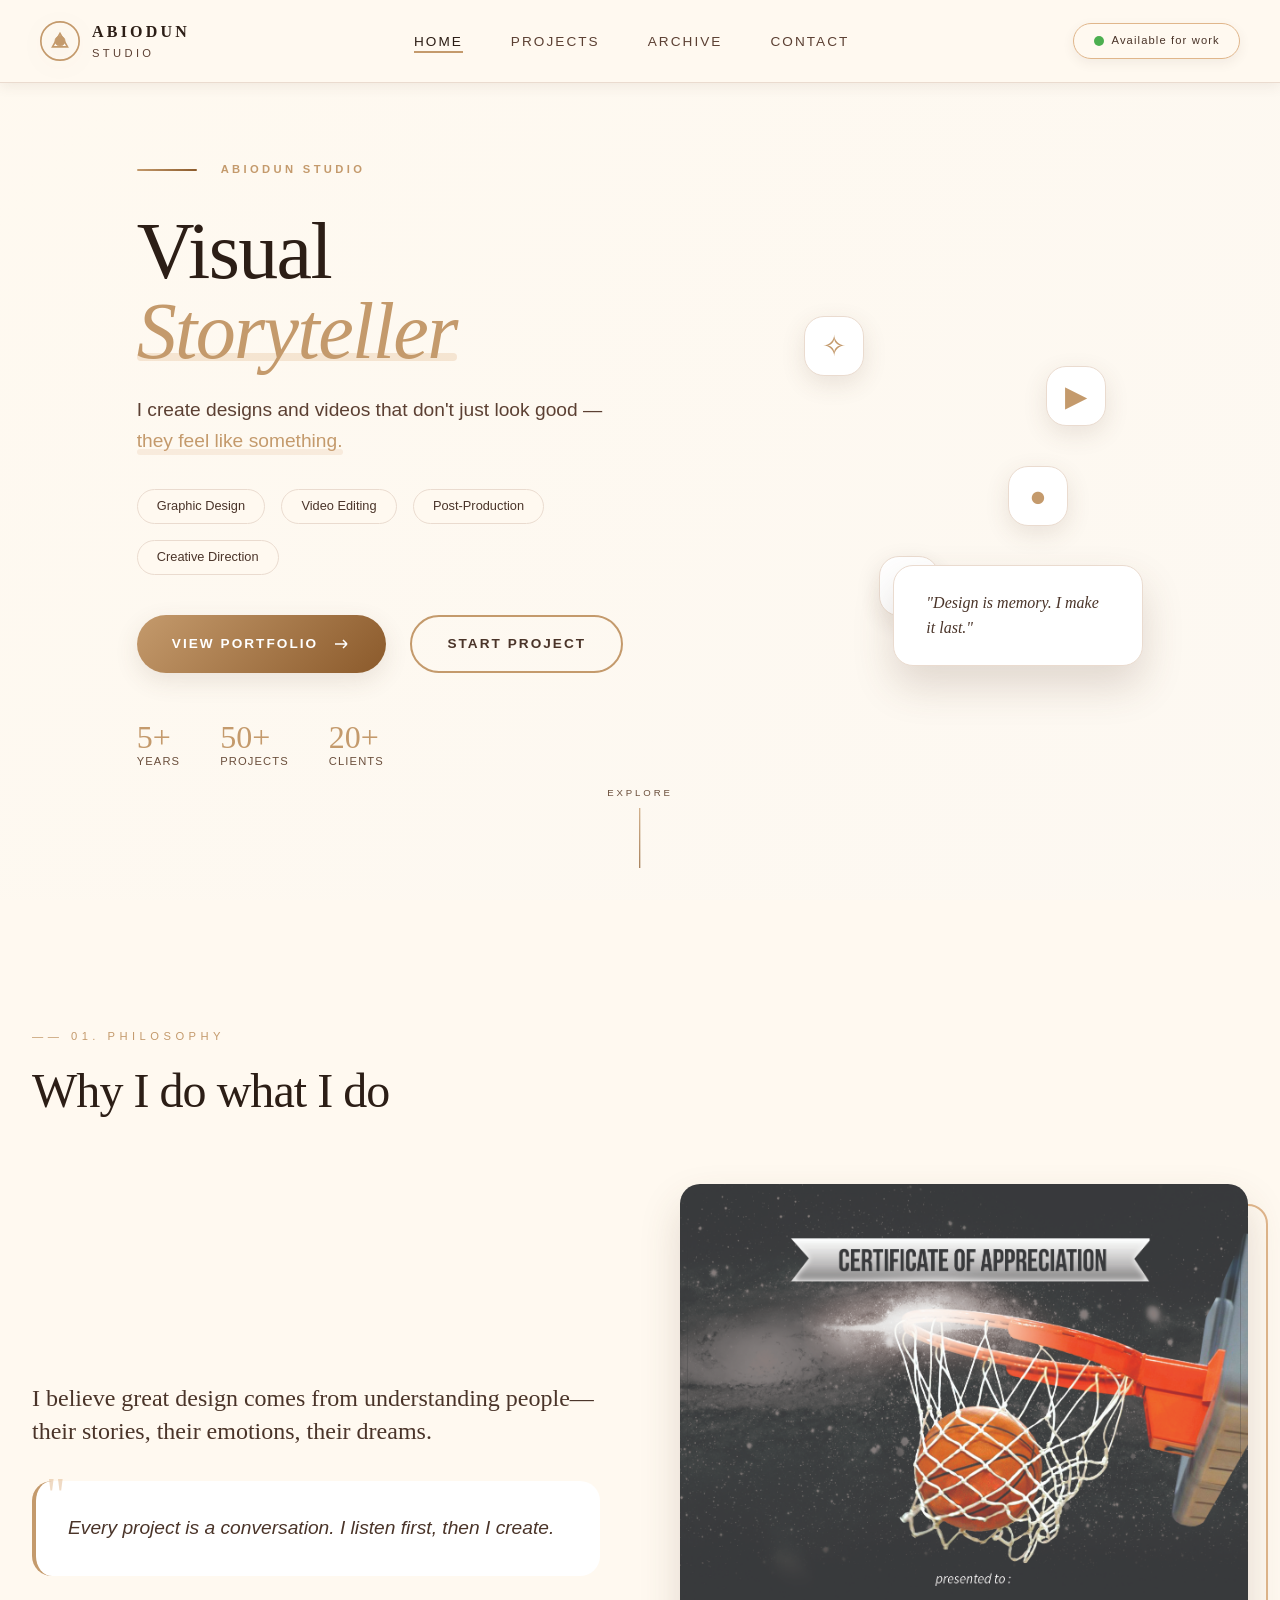
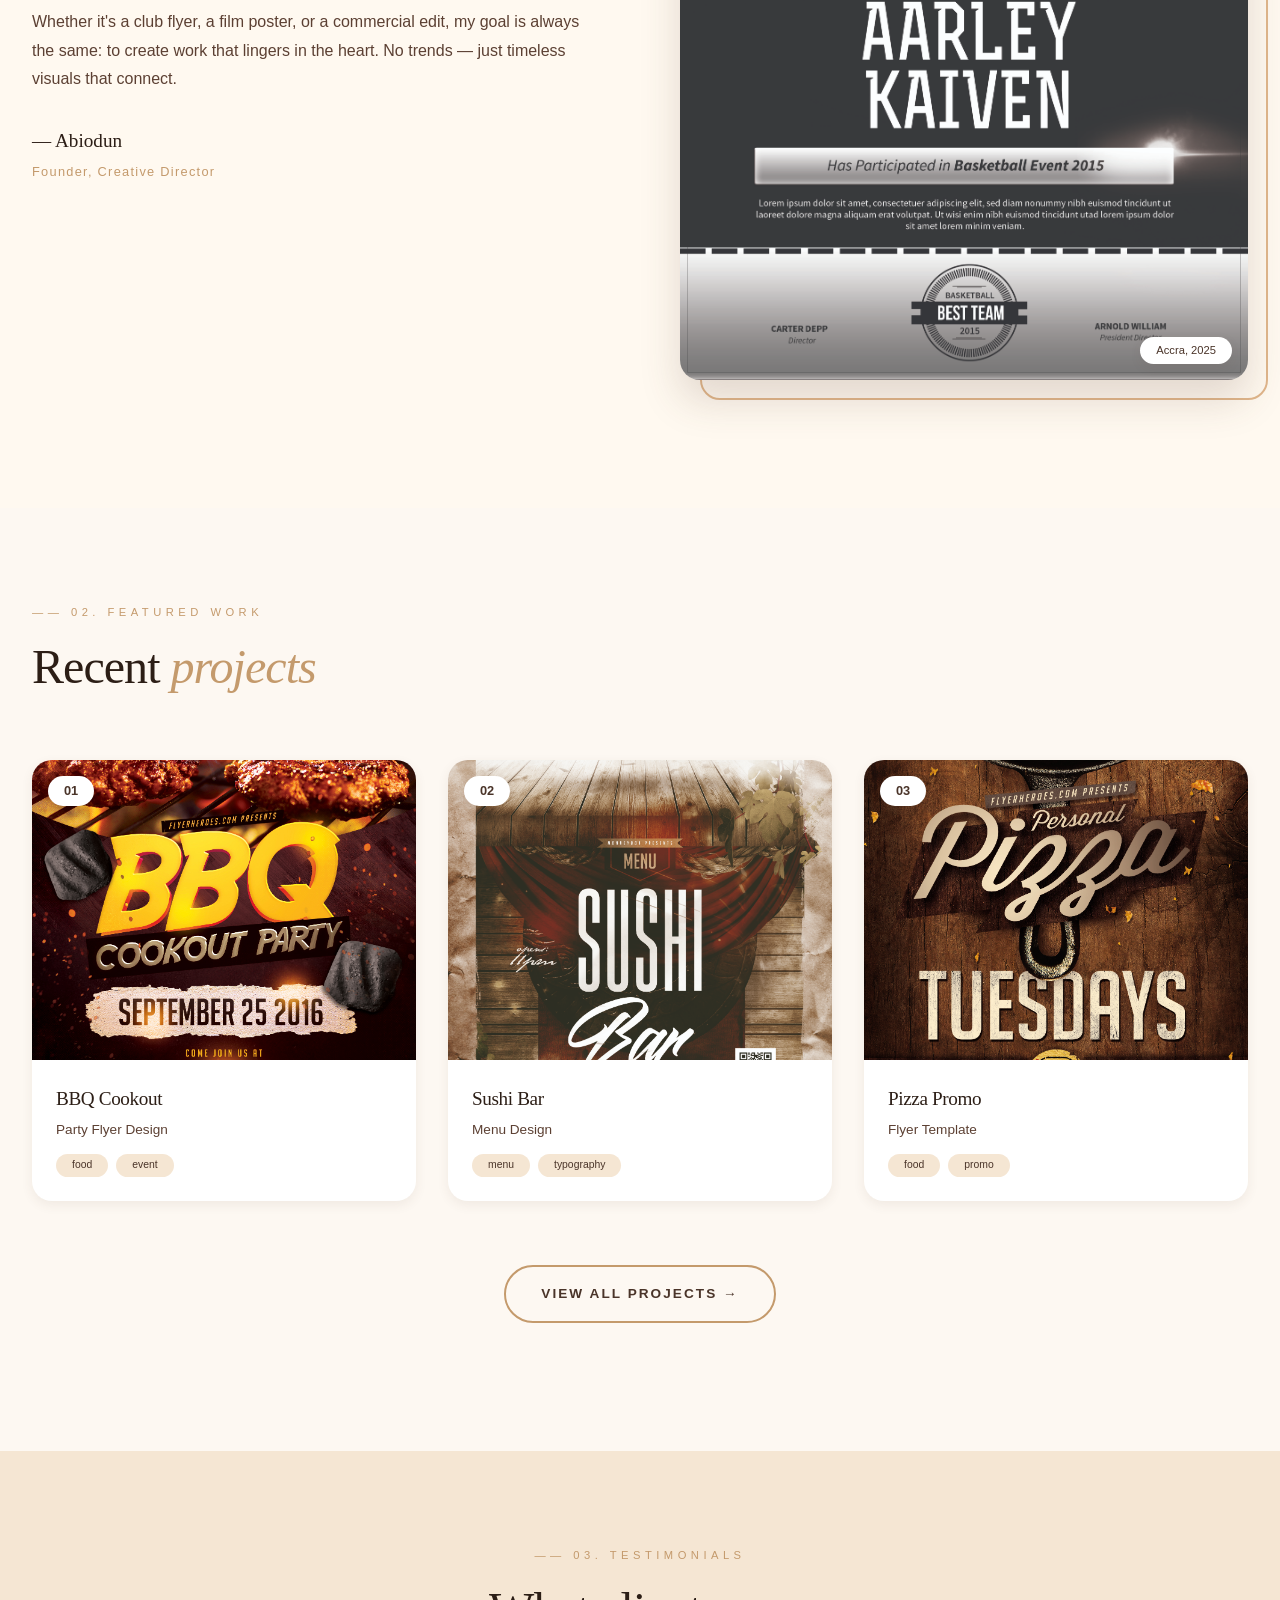
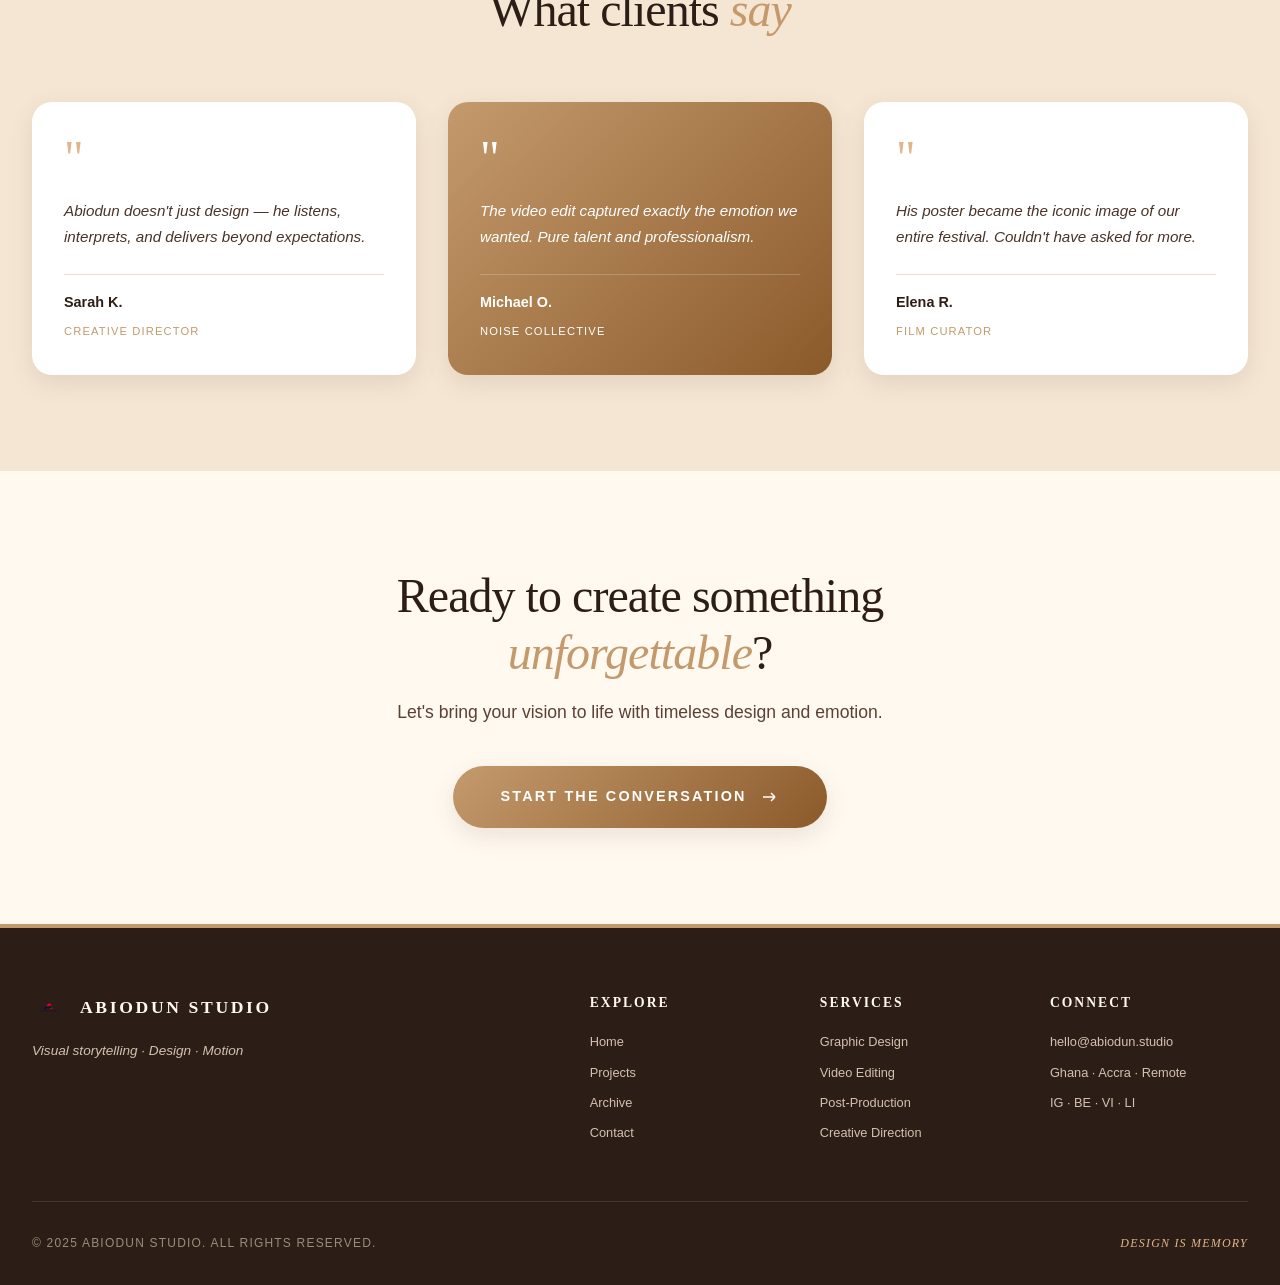
==== index.html @ 8ac3fc6e "Initial commit" ====
<!DOCTYPE html>
<html lang="en">
<head>
    <meta charset="UTF-8">
    <meta name="viewport" content="width=device-width, initial-scale=1.0">
    <title>Abiodun Studio · Home</title>
    <!-- GSAP -->
    <script src="https://cdnjs.cloudflare.com/ajax/libs/gsap/3.12.5/gsap.min.js"></script>
    <script src="https://cdnjs.cloudflare.com/ajax/libs/gsap/3.12.5/ScrollTrigger.min.js"></script>
    <!-- Lenis Smooth Scroll -->
    <script src="https://unpkg.com/lenis@1.1.18/dist/lenis.min.js"></script>
    <!-- CSS -->
    <link rel="stylesheet" href="style.css">
    <link rel="stylesheet" href="index.css">
</head>
<body>
    <!-- ========== VIDEO BACKGROUND ========== -->
    <div class="video-background">
        <video id="homeVideo" autoplay muted loop playsinline poster="backgroun.mp4">
            <source src="backgroun.mp4" type="video/mp4">
        </video>
        <div class="overlay"></div>
    </div>

    <!-- ========== IMAGE MODAL ========== -->
    <div class="image-modal" id="imageModal">
        <div class="modal-overlay" id="modalOverlay"></div>
        <div class="modal-container">
            <button class="modal-close" id="modalClose">×</button>
            <button class="modal-prev" id="modalPrev">‹</button>
            <button class="modal-next" id="modalNext">›</button>
            <div class="modal-content">
                <img src="" alt="Modal view" class="modal-image" id="modalImage">
                <div class="modal-info">
                    <span class="modal-title" id="modalTitle"></span>
                    <span class="modal-category" id="modalCategory"></span>
                </div>
            </div>
        </div>
    </div>

    <!-- ========== NAVIGATION ========== -->
    <nav class="abiodun-nav">
        <div class="nav-container">
            <a href="index.html" class="abiodun-logo">
                <div class="logo-mark">
                    <svg width="48" height="48" viewBox="0 0 48 48" fill="none" xmlns="http://www.w3.org/2000/svg">
                        <circle cx="24" cy="24" r="23" stroke="#B8A07C" stroke-width="2"/>
                        <path d="M15 31L24 15L33 31H15Z" stroke="#B8A07C" stroke-width="2" fill="none"/>
                        <circle cx="24" cy="24" r="6" fill="#B8A07C"/>
                    </svg>
                </div>
                <div class="logo-type">
                    <span class="logo-line1">ABIODUN</span>
                    <span class="logo-line2">STUDIO</span>
                </div>
            </a>
            
            <ul class="nav-links">
                <li><a href="index.html" class="active">Home</a></li>
                <li><a href="projects.html">Projects</a></li>
                <li><a href="archive.html">Archive</a></li>
                <li><a href="contact.html">Contact</a></li>
            </ul>
            
            <div class="nav-availability">
                <span class="availability-dot"></span>
                <span class="availability-text">Available for work</span>
            </div>
        </div>
    </nav>

    <!-- ========== REDESIGNED HERO SECTION ========== -->
    <section class="hero">
        <div class="container">
            <div class="hero-grid">
                <div class="hero-text-content">
                    <div class="hero-greeting">
                        <span class="greeting-line"></span>
                        <span class="greeting-text">ABIODUN STUDIO</span>
                    </div>
                    
                    <h1 class="hero-headline">
                        <span class="headline-row">Visual</span>
                        <span class="headline-row accent">Storyteller</span>
                    </h1>
                    
                    <p class="hero-description">
                        I create designs and videos that don't just look good — 
                        <span class="highlight">they feel like something.</span>
                    </p>
                    
                    <div class="hero-services">
                        <span class="service-tag">Graphic Design</span>
                        <span class="service-tag">Video Editing</span>
                        <span class="service-tag">Post-Production</span>
                        <span class="service-tag">Creative Direction</span>
                    </div>
                    
                    <div class="hero-actions">
                        <a href="projects.html" class="btn-primary">
                            <span>View Portfolio</span>
                            <svg class="btn-arrow" width="20" height="20" viewBox="0 0 20 20" fill="none">
                                <path d="M4 10H16M16 10L12 6M16 10L12 14" stroke="currentColor" stroke-width="1.5"/>
                            </svg>
                        </a>
                        <a href="contact.html" class="btn-outline">Start Project</a>
                    </div>
                    
                    <div class="hero-stats">
                        <div class="stat-item">
                            <span class="stat-number">5+</span>
                            <span class="stat-label">Years</span>
                        </div>
                        <div class="stat-item">
                            <span class="stat-number">50+</span>
                            <span class="stat-label">Projects</span>
                        </div>
                        <div class="stat-item">
                            <span class="stat-number">20+</span>
                            <span class="stat-label">Clients</span>
                        </div>
                    </div>
                </div>
                
                <div class="hero-visual">
                    <div class="floating-elements">
                        <div class="float-icon icon-1">✧</div>
                        <div class="float-icon icon-2">●</div>
                        <div class="float-icon icon-3">◆</div>
                        <div class="float-icon icon-4">▶</div>
                    </div>
                    <div class="hero-quote-card">
                        <p>"Design is memory. I make it last."</p>
                    </div>
                </div>
            </div>
        </div>
        
        <div class="scroll-indicator">
            <span class="scroll-text">EXPLORE</span>
            <div class="scroll-line"></div>
        </div>
    </section>

    <!-- ========== PHILOSOPHY SECTION ========== -->
    <section class="philosophy">
        <div class="container">
            <div class="section-header">
                <span class="section-subtitle">—— 01. PHILOSOPHY</span>
                <h2 class="section-headline">Why I do what I do</h2>
            </div>
            
            <div class="philosophy-grid">
                <div class="philosophy-text">
                    <p class="philosophy-intro">I believe great design comes from understanding people—their stories, their emotions, their dreams.</p>
                    
                    <div class="philosophy-quote">
                        <span class="quote-mark">"</span>
                        <p>Every project is a conversation. I listen first, then I create.</p>
                    </div>
                    
                    <p class="philosophy-body">Whether it's a club flyer, a film poster, or a commercial edit, my goal is always the same: to create work that lingers in the heart. No trends — just timeless visuals that connect.</p>
                    
                    <div class="philosophy-signature">
                        <span class="signature-name">— Abiodun</span>
                        <span class="signature-title">Founder, Creative Director</span>
                    </div>
                </div>
                
                <div class="philosophy-image-wrapper">
                    <div class="philosophy-image" 
                         data-src="potrait.jpg"
                         data-title="Abiodun in Studio"
                         data-category="Accra · 2025">
                        <img src="potrait.jpg" 
                             alt="Abiodun Studio" 
                             class="clickable-image"
                             loading="lazy">
                        <div class="image-caption">Accra, 2025</div>
                    </div>
                    <div class="image-accent"></div>
                </div>
            </div>
        </div>
    </section>

    <!-- ========== FEATURED WORK ========== -->
    <section class="featured">
        <div class="container">
            <div class="section-header">
                <span class="section-subtitle">—— 02. FEATURED WORK</span>
                <h2 class="section-headline">Recent <span class="headline-italics">projects</span></h2>
            </div>
            
            <div class="featured-grid">
                <!-- PROJECT 1 -->
                <div class="featured-card" 
                     data-src="BBQ Cookout Party Flyer Template.jpg"
                     data-title="BBQ Cookout Party Flyer"
                     data-category="Food · 2024">
                    <div class="card-image-wrapper">
                        <img src="BBQ Cookout Party Flyer Template.jpg" 
                             alt="BBQ Cookout Party Flyer" 
                             class="clickable-image"
                             loading="lazy">
                        <div class="card-number">01</div>
                        <div class="card-overlay">
                            <span>View Project</span>
                        </div>
                    </div>
                    <div class="card-content">
                        <h3>BBQ Cookout</h3>
                        <p>Party Flyer Design</p>
                        <div class="card-tags">
                            <span>food</span>
                            <span>event</span>
                        </div>
                    </div>
                </div>
                
                <!-- PROJECT 2 -->
                <div class="featured-card"
                     data-src="Sushi Bar Menu.jpg"
                     data-title="Sushi Bar Menu"
                     data-category="Food · 2024">
                    <div class="card-image-wrapper">
                        <img src="Sushi Bar Menu.jpg" 
                             alt="Sushi Bar Menu" 
                             class="clickable-image"
                             loading="lazy">
                        <div class="card-number">02</div>
                        <div class="card-overlay">
                            <span>View Project</span>
                        </div>
                    </div>
                    <div class="card-content">
                        <h3>Sushi Bar</h3>
                        <p>Menu Design</p>
                        <div class="card-tags">
                            <span>menu</span>
                            <span>typography</span>
                        </div>
                    </div>
                </div>
                
                <!-- PROJECT 3 -->
                <div class="featured-card"
                     data-src="Pizza Flyer Template.jpg"
                     data-title="Pizza Flyer"
                     data-category="Food · 2025">
                    <div class="card-image-wrapper">
                        <img src="Pizza Flyer Template.jpg" 
                             alt="Pizza Flyer" 
                             class="clickable-image"
                             loading="lazy">
                        <div class="card-number">03</div>
                        <div class="card-overlay">
                            <span>View Project</span>
                        </div>
                    </div>
                    <div class="card-content">
                        <h3>Pizza Promo</h3>
                        <p>Flyer Template</p>
                        <div class="card-tags">
                            <span>food</span>
                            <span>promo</span>
                        </div>
                    </div>
                </div>
            </div>
            
            <div class="featured-footer">
                <a href="projects.html" class="btn-outline">View All Projects →</a>
            </div>
        </div>
    </section>

    <!-- ========== TESTIMONIALS ========== -->
    <section class="testimonials">
        <div class="container">
            <div class="section-header centered">
                <span class="section-subtitle">—— 03. TESTIMONIALS</span>
                <h2 class="section-headline">What clients <span class="headline-italics">say</span></h2>
            </div>
            
            <div class="testimonials-grid">
                <div class="testimonial-card">
                    <div class="testimonial-icon">"</div>
                    <p>Abiodun doesn't just design — he listens, interprets, and delivers beyond expectations.</p>
                    <div class="testimonial-author">
                        <strong>Sarah K.</strong>
                        <span>Creative Director</span>
                    </div>
                </div>
                
                <div class="testimonial-card featured">
                    <div class="testimonial-icon">"</div>
                    <p>The video edit captured exactly the emotion we wanted. Pure talent and professionalism.</p>
                    <div class="testimonial-author">
                        <strong>Michael O.</strong>
                        <span>Noise Collective</span>
                    </div>
                </div>
                
                <div class="testimonial-card">
                    <div class="testimonial-icon">"</div>
                    <p>His poster became the iconic image of our entire festival. Couldn't have asked for more.</p>
                    <div class="testimonial-author">
                        <strong>Elena R.</strong>
                        <span>Film Curator</span>
                    </div>
                </div>
            </div>
        </div>
    </section>

    <!-- ========== CTA ========== -->
    <section class="cta">
        <div class="container">
            <div class="cta-content">
                <h2 class="cta-title">Ready to create something <span class="title-italics">unforgettable</span>?</h2>
                <p class="cta-text">Let's bring your vision to life with timeless design and emotion.</p>
                <a href="contact.html" class="btn-primary cta-button">
                    <span>Start the Conversation</span>
                    <svg class="btn-arrow" width="20" height="20" viewBox="0 0 20 20" fill="none">
                        <path d="M4 10H16M16 10L12 6M16 10L12 14" stroke="currentColor" stroke-width="1.5"/>
                    </svg>
                </a>
            </div>
        </div>
    </section>

    <!-- ========== FOOTER ========== -->
    <footer>
        <div class="container">
            <div class="footer-top">
                <div class="footer-brand">
                    <div class="footer-logo">
                        <img src="abiodun-logo.png" alt="Abiodun Studio Logo" class="footer-logo-image">
                        <span>ABIODUN STUDIO</span>
                    </div>
                    <p>Visual storytelling · Design · Motion</p>
                </div>
                
                <div class="footer-links">
                    <div class="footer-col">
                        <h4>Explore</h4>
                        <ul>
                            <li><a href="index.html">Home</a></li>
                            <li><a href="projects.html">Projects</a></li>
                            <li><a href="archive.html">Archive</a></li>
                            <li><a href="contact.html">Contact</a></li>
                        </ul>
                    </div>
                    
                    <div class="footer-col">
                        <h4>Services</h4>
                        <ul>
                            <li>Graphic Design</li>
                            <li>Video Editing</li>
                            <li>Post-Production</li>
                            <li>Creative Direction</li>
                        </ul>
                    </div>
                    
                    <div class="footer-col">
                        <h4>Connect</h4>
                        <ul>
                            <li><a href="mailto:lateefabiodun76@gmail.com">hello@abiodun.studio</a></li>
                            <li>Ghana · Accra · Remote</li>
                            <li>IG · BE · VI · LI</li>
                        </ul>
                    </div>
                </div>
            </div>
            
            <div class="footer-bottom">
                <span>© 2025 Abiodun Studio. All rights reserved.</span>
                <span class="footer-philosophy">design is memory</span>
            </div>
        </div>
    </footer>

    <script src="main.js"></script>
    <script src="index.js"></script>
</body>
</html>
---- style.css ----
/* ========== GLOBAL STYLES ========== */
/* Warm & Modern Color Palette - Abiodun Studio */

:root {
    /* Warm & Modern Color Palette */
    --primary: #C49A6C;
    --primary-dark: #A67B5B;
    --primary-light: #E0B68B;
    --secondary: #5C4033;
    --accent: #8B5A2B;
    --background: #FDF8F2;
    --surface: #FFFFFF;
    --espresso: #2C1E16;
    --latte: #F5E6D3;
    --mocha: #7F5A3B;
    --cream: #FFF9F0;
    
    /* Status Colors */
    --success: #4CAF50;
    --warning: #FFC107;
    --danger: #F44336;
    --info: #2196F3;
    
    /* Accent Colors */
    --vip: #FFC107;
    --vip-light: #FDE68A;
    --student: #4CAF50;
    --student-light: #A7F3D0;
    
    /* Neutral Colors */
    --white: #FFFFFF;
    --gray-50: #FDF8F2;
    --gray-100: #F5E6D3;
    --gray-200: #EADBCF;
    --gray-300: #D4C0B0;
    --gray-400: #9E8B7A;
    --gray-500: #6B4F3C;
    --gray-600: #5C4033;
    --gray-700: #4A3429;
    --gray-800: #2C1E16;
    --gray-900: #1E1510;
    
    /* Gradients */
    --gradient-primary: linear-gradient(135deg, #C49A6C 0%, #8B5A2B 100%);
    --gradient-success: linear-gradient(135deg, #4CAF50 0%, #2E7D32 100%);
    --gradient-warning: linear-gradient(135deg, #FFC107 0%, #FF8F00 100%);
    --gradient-danger: linear-gradient(135deg, #F44336 0%, #C62828 100%);
    
    /* Shadows */
    --shadow-sm: 0 4px 12px rgba(92, 64, 51, 0.08);
    --shadow-md: 0 8px 24px rgba(92, 64, 51, 0.12);
    --shadow-lg: 0 20px 40px rgba(92, 64, 51, 0.18);
    
    /* Border Radius */
    --radius-sm: 8px;
    --radius-md: 12px;
    --radius-lg: 20px;
    --radius-xl: 24px;
    --radius-full: 50px;
    
    /* Transitions */
    --transition-all: all 0.3s ease;
    
    /* Font */
    --font-sans: 'Inter', -apple-system, BlinkMacSystemFont, 'Segoe UI', sans-serif;
    --font-display: 'Playfair Display', Georgia, serif;
}

* {
    margin: 0;
    padding: 0;
    box-sizing: border-box;
}

body {
    font-family: var(--font-sans);
    background: var(--background);
    color: var(--gray-800);
    line-height: 1.6;
    overflow-x: hidden;
}

.container {
    max-width: 1400px;
    margin: 0 auto;
    padding: 0 2rem;
}

/* ========== TYPOGRAPHY ========== */
h1, h2, h3, h4, .font-display {
    font-family: var(--font-display);
    font-weight: 500;
    letter-spacing: -0.02em;
}

.section-caption {
    font-size: 0.75rem;
    letter-spacing: 0.4em;
    color: var(--primary);
    margin-bottom: 1rem;
    text-transform: uppercase;
    font-family: var(--font-sans);
    font-weight: 600;
}

.title-italics {
    font-style: italic;
    font-weight: 400;
    color: var(--primary);
}

/* ========== VIDEO BACKGROUND ========== */
.video-background {
    position: fixed;
    top: 0;
    left: 0;
    width: 100vw;
    height: 100vh;
    z-index: -2;
    overflow: hidden;
}

.video-background video {
    width: 100vw;
    height: 100vh;
    object-fit: cover;
    position: absolute;
    top: 0;
    left: 0;
    filter: brightness(0.4) saturate(1.2);
}

.overlay {
    position: absolute;
    top: 0;
    left: 0;
    width: 100%;
    height: 100%;
    background: linear-gradient(135deg, var(--cream) 0%, var(--background) 100%);
    opacity: 0.92;
    z-index: -1;
}

/* ========== MODAL ========== */
.image-modal {
    display: none;
    position: fixed;
    top: 0;
    left: 0;
    width: 100%;
    height: 100%;
    z-index: 2000;
    opacity: 0;
    transition: var(--transition-all);
}

.image-modal.active {
    display: block;
    opacity: 1;
}

.modal-overlay {
    position: absolute;
    top: 0;
    left: 0;
    width: 100%;
    height: 100%;
    background: rgba(44, 30, 22, 0.98);
    backdrop-filter: blur(8px);
    cursor: pointer;
}

.modal-container {
    position: relative;
    width: 100%;
    height: 100%;
    display: flex;
    align-items: center;
    justify-content: center;
    z-index: 2001;
}

.modal-content {
    position: relative;
    max-width: 90vw;
    max-height: 90vh;
    animation: modalZoom 0.3s ease;
}

@keyframes modalZoom {
    from { opacity: 0; transform: scale(0.95); }
    to { opacity: 1; transform: scale(1); }
}

.modal-image {
    max-width: 90vw;
    max-height: 80vh;
    object-fit: contain;
    border: 3px solid var(--cream);
    border-radius: var(--radius-md);
    box-shadow: var(--shadow-lg);
}

.modal-info {
    position: absolute;
    bottom: -60px;
    left: 0;
    right: 0;
    text-align: center;
    color: var(--white);
    background: linear-gradient(to top, rgba(44,30,22,0.9), transparent);
    padding: 1.5rem;
    border-radius: var(--radius-md);
}

.modal-title {
    display: block;
    font-size: 1.3rem;
    font-family: var(--font-display);
    margin-bottom: 0.2rem;
    color: var(--cream);
}

.modal-category {
    font-size: 0.8rem;
    opacity: 0.8;
    letter-spacing: 0.15em;
    color: var(--primary-light);
}

.modal-close {
    position: absolute;
    top: 2rem;
    right: 2rem;
    width: 50px;
    height: 50px;
    border: none;
    background: var(--primary);
    color: var(--white);
    font-size: 2rem;
    cursor: pointer;
    border-radius: var(--radius-full);
    display: flex;
    align-items: center;
    justify-content: center;
    transition: var(--transition-all);
    z-index: 2002;
    box-shadow: var(--shadow-md);
}

.modal-close:hover {
    background: var(--primary-dark);
    transform: rotate(90deg);
}

.modal-prev,
.modal-next {
    position: absolute;
    top: 50%;
    transform: translateY(-50%);
    width: 60px;
    height: 60px;
    border: none;
    background: var(--primary);
    color: var(--white);
    font-size: 2.5rem;
    cursor: pointer;
    border-radius: var(--radius-full);
    display: flex;
    align-items: center;
    justify-content: center;
    transition: var(--transition-all);
    z-index: 2002;
    box-shadow: var(--shadow-md);
}

.modal-prev { left: 2rem; }
.modal-next { right: 2rem; }

.modal-prev:hover,
.modal-next:hover {
    background: var(--primary-dark);
    transform: translateY(-50%) scale(1.1);
}

.clickable-image {
    cursor: pointer;
    transition: var(--transition-all);
}

.clickable-image:hover {
    filter: brightness(0.95);
    transform: scale(1.02);
}

/* ========== NAVIGATION ========== */
.abiodun-nav {
    position: fixed;
    top: 0;
    left: 0;
    width: 100%;
    padding: 1.2rem 2.5rem;
    z-index: 1000;
    background: rgba(255, 249, 240, 0.95);
    backdrop-filter: blur(12px);
    border-bottom: 1px solid var(--gray-200);
    box-shadow: var(--shadow-sm);
}

.nav-container {
    max-width: 1400px;
    margin: 0 auto;
    display: flex;
    justify-content: space-between;
    align-items: center;
}

.abiodun-logo {
    display: flex;
    align-items: center;
    gap: 1rem;
    text-decoration: none;
}

.logo-mark svg {
    width: 40px;
    height: 40px;
    filter: drop-shadow(var(--shadow-sm));
}

.logo-mark svg circle {
    stroke: var(--primary);
}

.logo-mark svg path {
    stroke: var(--primary);
}

.logo-mark svg circle:last-child {
    fill: var(--primary);
}

.logo-type {
    display: flex;
    flex-direction: column;
}

.logo-line1 {
    font-size: 1rem;
    font-weight: 600;
    letter-spacing: 0.2em;
    color: var(--gray-800);
    font-family: var(--font-display);
}

.logo-line2 {
    font-size: 0.7rem;
    font-weight: 400;
    letter-spacing: 0.3em;
    color: var(--gray-600);
}

.nav-links {
    display: flex;
    gap: 3rem;
    list-style: none;
}

.nav-links a {
    text-decoration: none;
    color: var(--gray-600);
    font-size: 0.85rem;
    letter-spacing: 0.15em;
    text-transform: uppercase;
    font-weight: 500;
    position: relative;
    transition: var(--transition-all);
}

.nav-links a::after {
    content: '';
    position: absolute;
    bottom: -4px;
    left: 0;
    width: 0;
    height: 2px;
    background: var(--primary);
    transition: width 0.3s ease;
}

.nav-links a:hover::after,
.nav-links a.active::after {
    width: 100%;
}

.nav-links a:hover,
.nav-links a.active {
    color: var(--gray-800);
}

.nav-availability {
    display: flex;
    align-items: center;
    gap: 0.5rem;
    background: var(--cream);
    padding: 0.5rem 1.2rem;
    border-radius: var(--radius-full);
    border: 1px solid var(--primary-light);
    box-shadow: var(--shadow-sm);
}

.availability-dot {
    width: 10px;
    height: 10px;
    background: var(--success);
    border-radius: 50%;
    animation: pulse 2s infinite;
}

@keyframes pulse {
    0% { opacity: 1; transform: scale(1); }
    50% { opacity: 0.6; transform: scale(1.2); }
    100% { opacity: 1; transform: scale(1); }
}

.availability-text {
    font-size: 0.7rem;
    letter-spacing: 0.1em;
    color: var(--gray-700);
    font-weight: 500;
}

/* ========== BUTTONS ========== */
.btn-primary {
    padding: 0.9rem 2.2rem;
    background: var(--gradient-primary);
    color: var(--white);
    text-decoration: none;
    font-size: 0.8rem;
    letter-spacing: 0.15em;
    text-transform: uppercase;
    border: none;
    transition: var(--transition-all);
    display: inline-block;
    cursor: pointer;
    border-radius: var(--radius-full);
    box-shadow: var(--shadow-md);
    font-weight: 600;
}

.btn-primary:hover {
    transform: translateY(-2px);
    box-shadow: var(--shadow-lg);
    background: linear-gradient(135deg, var(--primary-dark) 0%, var(--accent) 100%);
}

.btn-outline {
    padding: 0.9rem 2.2rem;
    background: transparent;
    color: var(--gray-700);
    text-decoration: none;
    font-size: 0.8rem;
    letter-spacing: 0.15em;
    text-transform: uppercase;
    border: 2px solid var(--primary);
    transition: var(--transition-all);
    display: inline-block;
    border-radius: var(--radius-full);
    font-weight: 600;
}

.btn-outline:hover {
    background: var(--primary);
    color: var(--white);
    transform: translateY(-2px);
    box-shadow: var(--shadow-md);
}

/* ========== FOOTER ========== */
footer {
    background: var(--gray-800);
    color: var(--cream);
    padding: 4rem 0 2rem;
    border-top: 4px solid var(--primary);
}

.footer-top {
    display: grid;
    grid-template-columns: 1.5fr 2fr;
    gap: 4rem;
    padding-bottom: 3rem;
    border-bottom: 1px solid var(--gray-700);
}

.footer-brand .footer-logo {
    display: flex;
    align-items: center;
    gap: 0.5rem;
    margin-bottom: 1rem;
}

.footer-brand svg {
    width: 40px;
    height: 40px;
}

.footer-brand svg circle {
    stroke: var(--primary-light);
}

.footer-brand svg path {
    stroke: var(--primary-light);
}

.footer-brand svg circle:last-child {
    fill: var(--primary-light);
}

.footer-brand span {
    font-size: 1.1rem;
    font-weight: 600;
    letter-spacing: 0.15em;
    color: var(--cream);
    font-family: var(--font-display);
}

.footer-brand p {
    color: var(--gray-300);
    font-size: 0.85rem;
    font-style: italic;
}

.footer-links {
    display: grid;
    grid-template-columns: repeat(3, 1fr);
    gap: 2rem;
}

.footer-col h4 {
    font-size: 0.85rem;
    font-weight: 600;
    letter-spacing: 0.15em;
    text-transform: uppercase;
    margin-bottom: 1.2rem;
    color: var(--cream);
    font-family: var(--font-display);
}

.footer-col ul {
    list-style: none;
}

.footer-col li {
    margin-bottom: 0.6rem;
    font-size: 0.8rem;
    color: var(--gray-300);
}

.footer-col a {
    text-decoration: none;
    color: var(--gray-300);
    transition: var(--transition-all);
}

.footer-col a:hover {
    color: var(--primary-light);
    padding-left: 5px;
}

.footer-bottom {
    margin-top: 2rem;
    display: flex;
    justify-content: space-between;
    align-items: center;
    font-size: 0.75rem;
    color: var(--gray-400);
    text-transform: uppercase;
    letter-spacing: 0.1em;
}

.footer-philosophy {
    color: var(--primary-light);
    font-family: var(--font-display);
    font-style: italic;
}

/* ========== RESPONSIVE ========== */
@media (max-width: 900px) {
    .nav-links { display: none; }
    .footer-top { grid-template-columns: 1fr; gap: 2rem; }
    .footer-links { grid-template-columns: 1fr 1fr; }
    .modal-prev, .modal-next { width: 40px; height: 40px; font-size: 2rem; }
}

@media (max-width: 600px) {
    .container { padding: 0 1.5rem; }
    .footer-links { grid-template-columns: 1fr; }
    .footer-bottom { flex-direction: column; gap: 0.5rem; text-align: center; }
    .nav-availability { display: none; }
    .modal-close { top: 1rem; right: 1rem; width: 40px; height: 40px; }
    .modal-prev { left: 0.5rem; }
    .modal-next { right: 0.5rem; }
}
---- index.css ----
/* ========== INDEX PAGE STYLES ========== */
/* Modern Classic Design with Catchy Animations */

/* ========== HERO SECTION ========== */
.hero {
  min-height: 100vh;
  display: flex;
  align-items: center;
  position: relative;
  padding: 6rem 0 4rem;
  overflow: hidden;
}

.hero-grid {
  display: grid;
  grid-template-columns: 1.2fr 0.8fr;
  gap: 4rem;
  align-items: center;
}

/* Left Content */
.hero-text-content {
  position: relative;
  z-index: 2;
}

.hero-greeting {
  display: flex;
  align-items: center;
  gap: 1.5rem;
  margin-bottom: 2rem;
}

.greeting-line {
  width: 60px;
  height: 2px;
  background: var(--gradient-primary);
  border-radius: var(--radius-full);
}

.greeting-text {
  font-size: 0.7rem;
  letter-spacing: 0.3em;
  color: var(--primary);
  text-transform: uppercase;
  font-weight: 600;
}

.hero-headline {
  margin-bottom: 1.5rem;
}

.headline-row {
  display: block;
  font-size: 5rem;
  font-weight: 500;
  font-family: var(--font-display);
  line-height: 1;
  color: var(--gray-800);
  letter-spacing: -0.02em;
}

.headline-row.accent {
  color: var(--primary);
  font-style: italic;
  position: relative;
  display: inline-block;
}

.headline-row.accent::after {
  content: "";
  position: absolute;
  bottom: 10px;
  left: 0;
  width: 100%;
  height: 8px;
  background: var(--primary-light);
  opacity: 0.3;
  z-index: -1;
  border-radius: var(--radius-full);
}

.hero-description {
  font-size: 1.2rem;
  color: var(--gray-600);
  margin-bottom: 2rem;
  line-height: 1.6;
  max-width: 500px;
}

.highlight {
  color: var(--primary);
  font-weight: 500;
  position: relative;
  display: inline-block;
}

.highlight::after {
  content: "";
  position: absolute;
  bottom: 2px;
  left: 0;
  width: 100%;
  height: 6px;
  background: var(--primary-light);
  opacity: 0.2;
  border-radius: var(--radius-full);
}

.hero-services {
  display: flex;
  flex-wrap: wrap;
  gap: 1rem;
  margin-bottom: 2.5rem;
}

.service-tag {
  font-size: 0.8rem;
  padding: 0.4rem 1.2rem;
  background: var(--cream);
  color: var(--gray-700);
  border-radius: var(--radius-full);
  border: 1px solid var(--gray-200);
  transition: var(--transition-all);
}

.service-tag:hover {
  background: var(--primary);
  color: var(--white);
  border-color: var(--primary);
  transform: translateY(-2px);
}

.hero-actions {
  display: flex;
  gap: 1.5rem;
  margin-bottom: 3rem;
}

.btn-primary {
  display: inline-flex;
  align-items: center;
  gap: 0.8rem;
  padding: 1rem 2.2rem;
  background: var(--gradient-primary);
  color: var(--white);
  text-decoration: none;
  font-size: 0.85rem;
  letter-spacing: 0.15em;
  text-transform: uppercase;
  border: none;
  border-radius: var(--radius-full);
  font-weight: 600;
  transition: var(--transition-all);
  box-shadow: var(--shadow-md);
}

.btn-primary:hover {
  transform: translateY(-3px);
  box-shadow: var(--shadow-lg);
}

.btn-arrow {
  transition: transform 0.3s ease;
}

.btn-primary:hover .btn-arrow {
  transform: translateX(5px);
}

.btn-outline {
  display: inline-flex;
  align-items: center;
  padding: 1rem 2.2rem;
  background: transparent;
  color: var(--gray-700);
  text-decoration: none;
  font-size: 0.85rem;
  letter-spacing: 0.15em;
  text-transform: uppercase;
  border: 2px solid var(--primary);
  border-radius: var(--radius-full);
  font-weight: 600;
  transition: var(--transition-all);
}

.btn-outline:hover {
  background: var(--primary);
  color: var(--white);
  transform: translateY(-3px);
  box-shadow: var(--shadow-md);
}

.hero-stats {
  display: flex;
  gap: 2.5rem;
}

.stat-item {
  display: flex;
  flex-direction: column;
}

.stat-number {
  font-size: 2rem;
  font-weight: 500;
  font-family: var(--font-display);
  color: var(--primary);
  line-height: 1;
}

.stat-label {
  font-size: 0.7rem;
  color: var(--gray-500);
  text-transform: uppercase;
  letter-spacing: 0.1em;
}

/* Right Visual Elements */
.hero-visual {
  position: relative;
  height: 500px;
}

.floating-elements {
  position: relative;
  width: 100%;
  height: 100%;
}

.float-icon {
  position: absolute;
  width: 60px;
  height: 60px;
  background: var(--surface);
  border-radius: var(--radius-lg);
  display: flex;
  align-items: center;
  justify-content: center;
  font-size: 1.8rem;
  color: var(--primary);
  box-shadow: var(--shadow-md);
  border: 1px solid var(--gray-200);
  animation: float 6s ease-in-out infinite;
}

.float-icon:nth-child(1) {
  top: 20%;
  left: 10%;
  animation-delay: 0s;
}

.float-icon:nth-child(2) {
  top: 50%;
  right: 20%;
  animation-delay: 1s;
}

.float-icon:nth-child(3) {
  bottom: 20%;
  left: 30%;
  animation-delay: 2s;
}

.float-icon:nth-child(4) {
  top: 30%;
  right: 10%;
  animation-delay: 1.5s;
}

@keyframes float {
  0%,
  100% {
    transform: translateY(0) rotate(0deg);
  }
  50% {
    transform: translateY(-20px) rotate(5deg);
  }
}

.hero-quote-card {
  position: absolute;
  bottom: 10%;
  right: 0;
  background: var(--surface);
  padding: 1.5rem 2rem;
  border-radius: var(--radius-lg);
  box-shadow: var(--shadow-lg);
  border: 1px solid var(--gray-200);
  max-width: 250px;
  animation: fadeInUp 1s ease;
}

.hero-quote-card p {
  font-style: italic;
  color: var(--gray-700);
  font-size: 1rem;
  line-height: 1.6;
  font-family: var(--font-display);
}

.scroll-indicator {
  position: absolute;
  bottom: 2rem;
  left: 50%;
  transform: translateX(-50%);
  display: flex;
  flex-direction: column;
  align-items: center;
  gap: 0.5rem;
}

.scroll-text {
  font-size: 0.6rem;
  letter-spacing: 0.3em;
  color: var(--gray-500);
  font-weight: 500;
}

.scroll-line {
  width: 1px;
  height: 60px;
  background: var(--gradient-primary);
  animation: scrollPulse 2s infinite;
}

@keyframes scrollPulse {
  0% {
    height: 60px;
    opacity: 0.3;
  }
  50% {
    height: 80px;
    opacity: 1;
  }
  100% {
    height: 60px;
    opacity: 0.3;
  }
}

/* ========== PHILOSOPHY SECTION ========== */
.philosophy {
  padding: 8rem 0;
  background: var(--cream);
  position: relative;
}

.section-header {
  margin-bottom: 4rem;
}

.section-subtitle {
  font-size: 0.7rem;
  letter-spacing: 0.4em;
  color: var(--primary);
  text-transform: uppercase;
  display: block;
  margin-bottom: 1rem;
}

.section-headline {
  font-size: 3rem;
  font-weight: 500;
  font-family: var(--font-display);
  color: var(--gray-800);
  line-height: 1.2;
}

.section-header.centered {
  text-align: center;
}

.headline-italics {
  font-style: italic;
  color: var(--primary);
}

.philosophy-grid {
  display: grid;
  grid-template-columns: 1fr 1fr;
  gap: 5rem;
  align-items: center;
}

.philosophy-intro {
  font-size: 1.5rem;
  font-weight: 400;
  font-family: var(--font-display);
  color: var(--gray-700);
  margin-bottom: 2rem;
  line-height: 1.4;
}

.philosophy-quote {
  position: relative;
  padding: 2rem;
  background: var(--surface);
  border-radius: var(--radius-lg);
  margin-bottom: 2rem;
  border-left: 4px solid var(--primary);
}

.quote-mark {
  font-size: 3rem;
  font-family: var(--font-display);
  color: var(--primary-light);
  line-height: 1;
  position: absolute;
  top: -10px;
  left: 10px;
  opacity: 0.5;
}

.philosophy-quote p {
  font-size: 1.2rem;
  font-style: italic;
  color: var(--gray-700);
  position: relative;
  z-index: 1;
}

.philosophy-body {
  font-size: 1rem;
  color: var(--gray-600);
  line-height: 1.8;
  margin-bottom: 2rem;
}

.philosophy-signature {
  display: flex;
  flex-direction: column;
  gap: 0.3rem;
}

.signature-name {
  font-size: 1.2rem;
  font-weight: 500;
  font-family: var(--font-display);
  color: var(--gray-800);
}

.signature-title {
  font-size: 0.8rem;
  color: var(--primary);
  letter-spacing: 0.1em;
}

.philosophy-image-wrapper {
  position: relative;
}

.philosophy-image {
  position: relative;
  border-radius: var(--radius-lg);
  overflow: hidden;
  box-shadow: var(--shadow-lg);
  z-index: 2;
}

.philosophy-image img {
  width: 100%;
  height: auto;
  display: block;
  transition: var(--transition-all);
}

.philosophy-image:hover img {
  transform: scale(1.02);
}

.image-caption {
  position: absolute;
  bottom: 1rem;
  right: 1rem;
  background: var(--surface);
  padding: 0.3rem 1rem;
  font-size: 0.7rem;
  border-radius: var(--radius-full);
  color: var(--gray-700);
  box-shadow: var(--shadow-sm);
}

.image-accent {
  position: absolute;
  top: 20px;
  left: 20px;
  width: 100%;
  height: 100%;
  border: 2px solid var(--primary-light);
  border-radius: var(--radius-lg);
  z-index: 1;
}

/* ========== FEATURED WORK ========== */
.featured {
  padding: 6rem 0 8rem;
  background: var(--background);
}

.featured-grid {
  display: grid;
  grid-template-columns: repeat(3, 1fr);
  gap: 2rem;
  margin: 4rem 0;
}

.featured-card {
  position: relative;
  background: var(--surface);
  border-radius: var(--radius-lg);
  overflow: hidden;
  box-shadow: var(--shadow-sm);
  transition: var(--transition-all);
  cursor: pointer;
}

.featured-card:hover {
  transform: translateY(-10px);
  box-shadow: var(--shadow-lg);
}

.card-image-wrapper {
  position: relative;
  height: 300px;
  overflow: hidden;
}

.card-image-wrapper img {
  width: 100%;
  height: 100%;
  object-fit: cover;
  transition: transform 0.6s ease;
}

.featured-card:hover .card-image-wrapper img {
  transform: scale(1.05);
}

.card-number {
  position: absolute;
  top: 1rem;
  left: 1rem;
  background: var(--surface);
  color: var(--gray-700);
  padding: 0.3rem 1rem;
  font-size: 0.8rem;
  border-radius: var(--radius-full);
  font-weight: 600;
  z-index: 2;
  box-shadow: var(--shadow-sm);
}

.card-overlay {
  position: absolute;
  top: 0;
  left: 0;
  width: 100%;
  height: 100%;
  background: linear-gradient(to top, rgba(44, 30, 22, 0.8), transparent);
  display: flex;
  align-items: flex-end;
  padding: 2rem;
  opacity: 0;
  transition: opacity 0.3s ease;
}

.featured-card:hover .card-overlay {
  opacity: 1;
}

.card-overlay span {
  color: var(--white);
  font-size: 0.9rem;
  letter-spacing: 0.15em;
  text-transform: uppercase;
  transform: translateY(20px);
  transition: transform 0.3s ease;
}

.featured-card:hover .card-overlay span {
  transform: translateY(0);
}

.card-content {
  padding: 1.5rem;
}

.card-content h3 {
  font-size: 1.2rem;
  font-weight: 500;
  margin-bottom: 0.3rem;
  color: var(--gray-800);
  font-family: var(--font-display);
}

.card-content p {
  color: var(--gray-600);
  font-size: 0.85rem;
  margin-bottom: 0.8rem;
}

.card-tags {
  display: flex;
  gap: 0.5rem;
}

.card-tags span {
  font-size: 0.65rem;
  padding: 0.2rem 1rem;
  background: var(--latte);
  color: var(--gray-700);
  border-radius: var(--radius-full);
  font-weight: 500;
}

.featured-footer {
  text-align: center;
}

/* ========== TESTIMONIALS ========== */
.testimonials {
  padding: 6rem 0;
  background: var(--latte);
}

.testimonials-grid {
  display: grid;
  grid-template-columns: repeat(3, 1fr);
  gap: 2rem;
  margin-top: 3rem;
}

.testimonial-card {
  padding: 2rem;
  background: var(--surface);
  border-radius: var(--radius-lg);
  box-shadow: var(--shadow-md);
  transition: var(--transition-all);
  position: relative;
}

.testimonial-card:hover {
  transform: translateY(-5px);
  box-shadow: var(--shadow-lg);
}

.testimonial-card.featured {
  background: var(--gradient-primary);
  color: var(--white);
}

.testimonial-card.featured .testimonial-icon,
.testimonial-card.featured p,
.testimonial-card.featured .testimonial-author strong,
.testimonial-card.featured .testimonial-author span {
  color: var(--white);
}

.testimonial-icon {
  font-size: 3rem;
  font-family: var(--font-display);
  color: var(--primary-light);
  line-height: 1;
  margin-bottom: 1rem;
}

.testimonial-card p {
  font-size: 0.95rem;
  line-height: 1.7;
  margin-bottom: 1.5rem;
  color: var(--gray-700);
  font-style: italic;
}

.testimonial-author {
  border-top: 1px solid var(--gray-200);
  padding-top: 1rem;
}

.testimonial-author strong {
  display: block;
  font-size: 0.9rem;
  color: var(--gray-800);
  margin-bottom: 0.2rem;
}

.testimonial-author span {
  font-size: 0.7rem;
  color: var(--primary);
  text-transform: uppercase;
  letter-spacing: 0.1em;
}

.testimonial-card.featured .testimonial-author {
  border-top-color: rgba(255, 255, 255, 0.2);
}

/* ========== CTA ========== */
.cta {
  padding: 6rem 0;
  background: var(--cream);
  text-align: center;
}

.cta-content {
  max-width: 700px;
  margin: 0 auto;
}

.cta-title {
  font-size: 3rem;
  font-weight: 500;
  font-family: var(--font-display);
  color: var(--gray-800);
  margin-bottom: 1rem;
  line-height: 1.2;
}

.cta-text {
  font-size: 1.1rem;
  color: var(--gray-600);
  margin-bottom: 2.5rem;
}

.cta-button {
  display: inline-flex;
  align-items: center;
  gap: 0.8rem;
  padding: 1.2rem 3rem;
  font-size: 0.9rem;
}

/* ========== ANIMATIONS ========== */
@keyframes fadeInUp {
  from {
    opacity: 0;
    transform: translateY(30px);
  }
  to {
    opacity: 1;
    transform: translateY(0);
  }
}

@keyframes slideInLeft {
  from {
    opacity: 0;
    transform: translateX(-50px);
  }
  to {
    opacity: 1;
    transform: translateX(0);
  }
}

@keyframes slideInRight {
  from {
    opacity: 0;
    transform: translateX(50px);
  }
  to {
    opacity: 1;
    transform: translateX(0);
  }
}

/* ========== FOOTER LOGO ========== */
.footer-logo-image {
  width: 32px;
  height: 32px;
  object-fit: contain;
  border-radius: var(--radius-sm);
  margin-right: 0.5rem;
}

/* Logo container */
.abiodun-logo {
  display: flex;
  align-items: center;
  gap: 0.75rem;
  text-decoration: none;
}

.logo-mark {
  display: flex;
  align-items: center;
  justify-content: center;
  line-height: 0;
}

/* ========== RESPONSIVE ========== */
@media (max-width: 1200px) {
  .headline-row {
    font-size: 4rem;
  }
}

@media (max-width: 900px) {
  .hero-grid {
    grid-template-columns: 1fr;
    gap: 2rem;
  }

  .hero-visual {
    display: none;
  }

  .philosophy-grid {
    grid-template-columns: 1fr;
    gap: 3rem;
  }

  .featured-grid {
    grid-template-columns: 1fr;
  }

  .testimonials-grid {
    grid-template-columns: 1fr;
  }

  .hero-actions {
    flex-direction: column;
  }

  .hero-stats {
    justify-content: center;
  }
}

@media (max-width: 600px) {
  .headline-row {
    font-size: 3rem;
  }

  .section-headline {
    font-size: 2.2rem;
  }

  .hero-services {
    justify-content: center;
  }

  .service-tag {
    font-size: 0.7rem;
  }
}
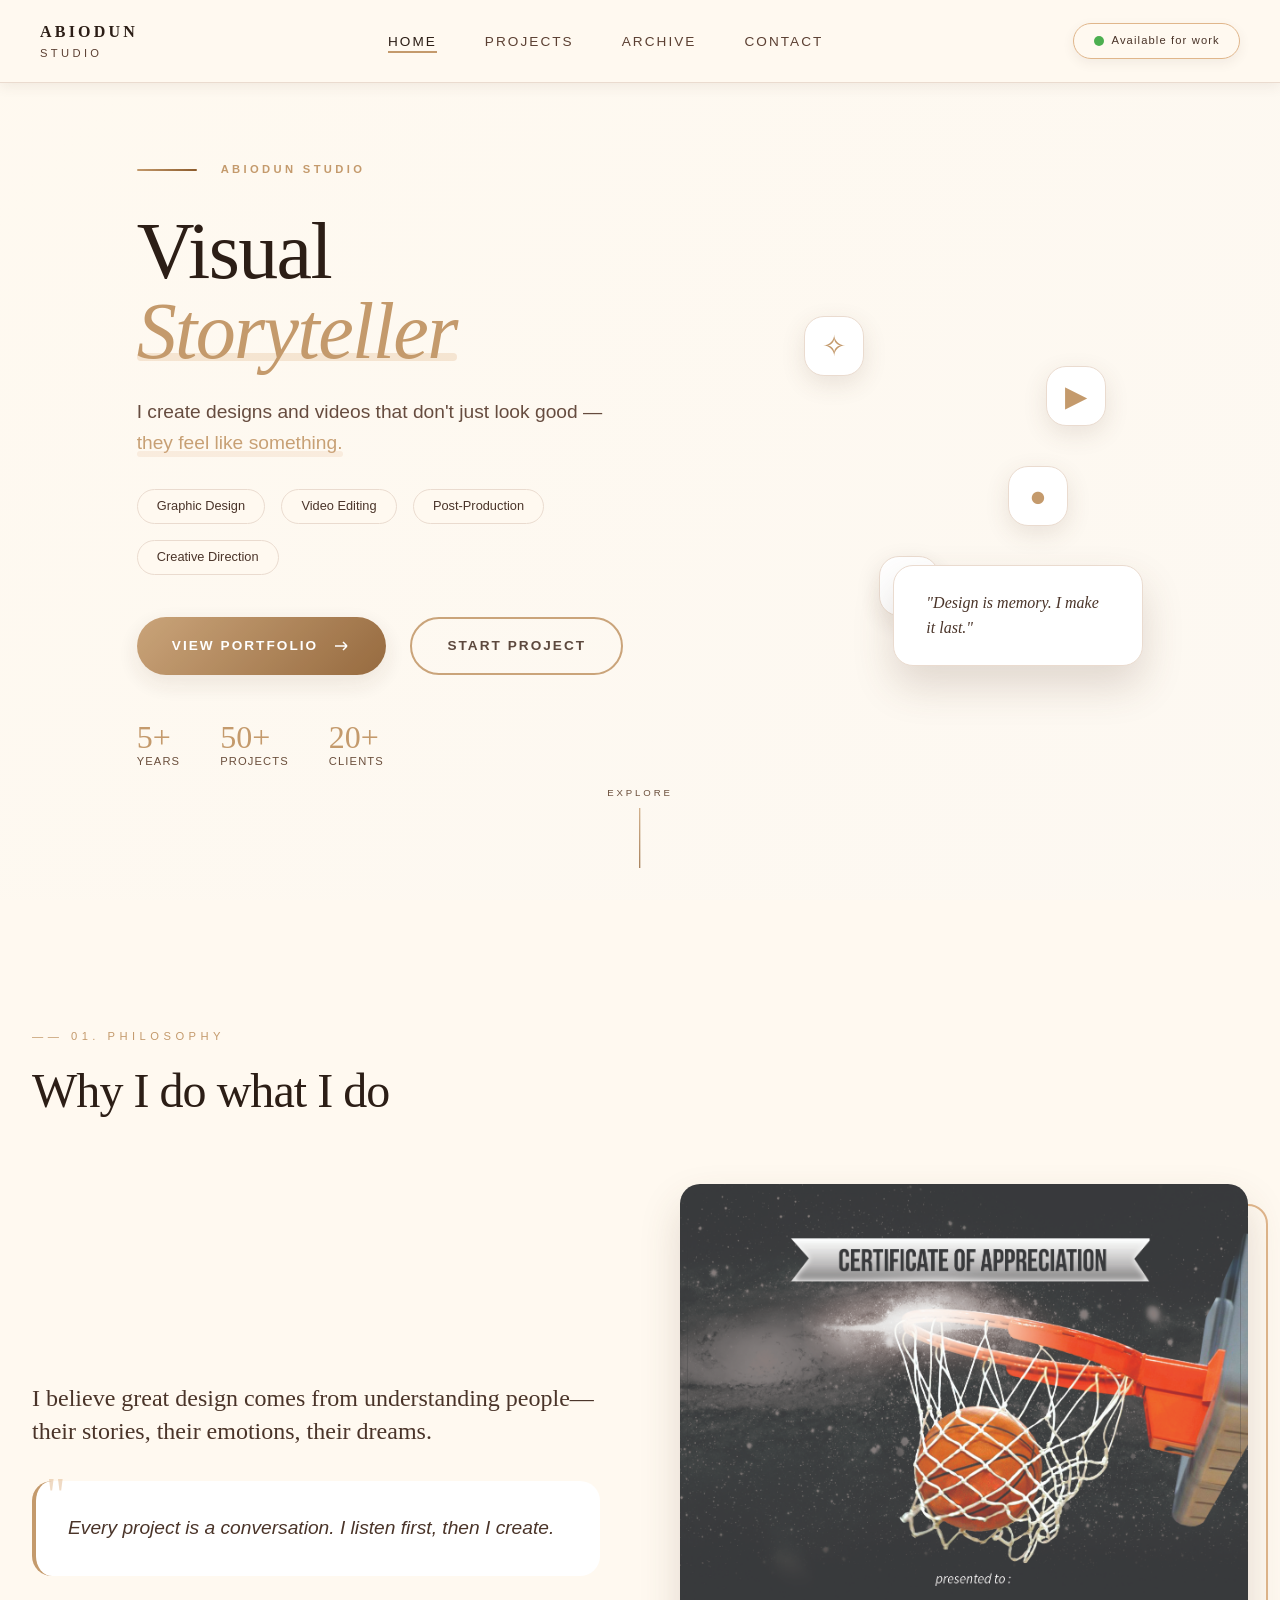
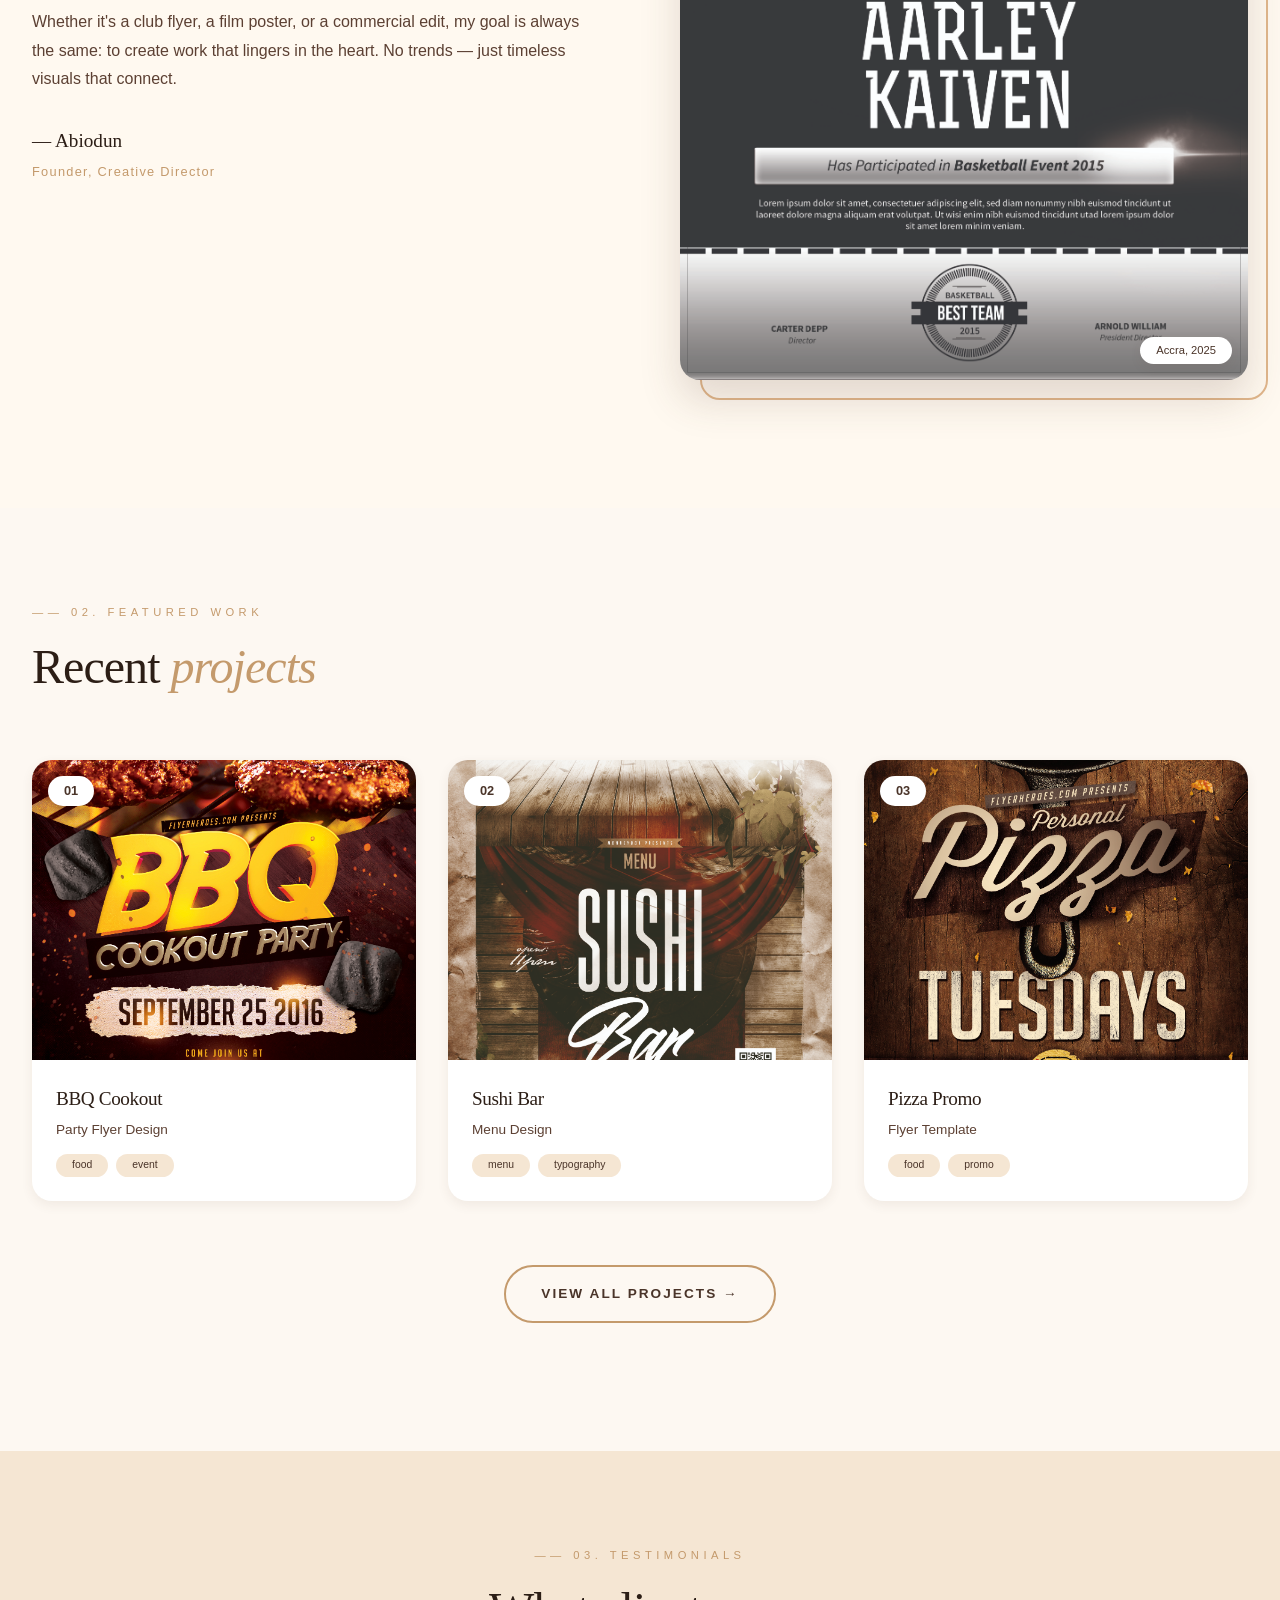
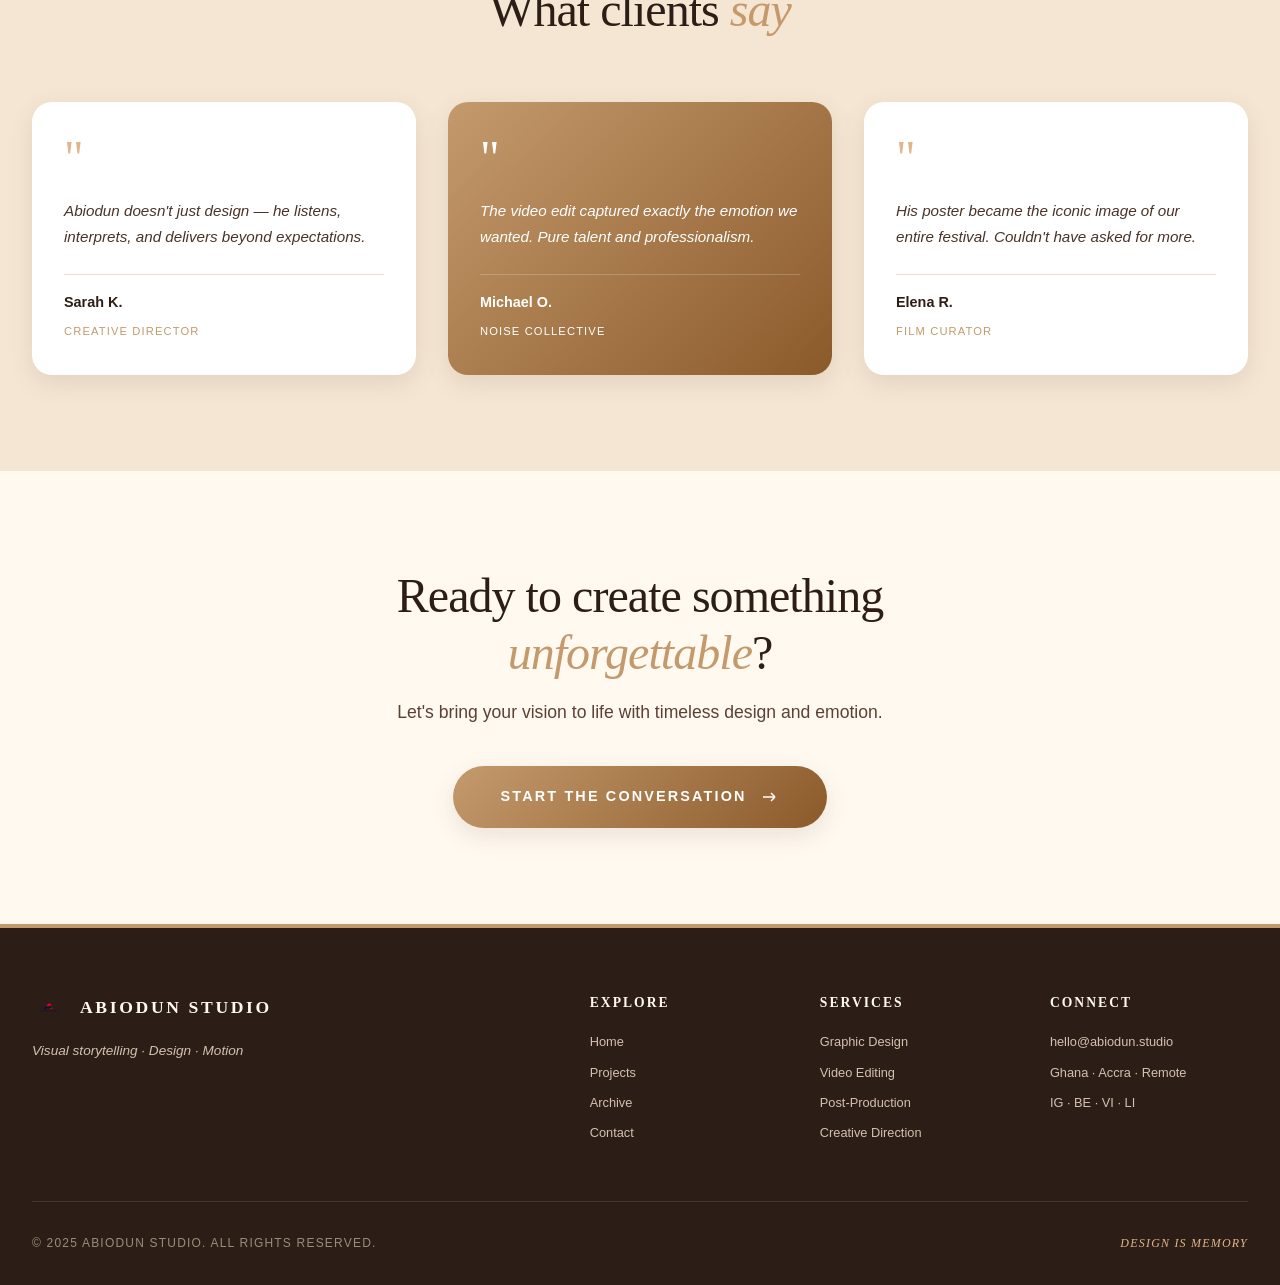
==== commit c15cd992: "updated the humburger button to make it responsive" ====
--- a/index.html
+++ b/index.html
@@ -42,32 +42,32 @@
     <!-- ========== NAVIGATION ========== -->
     <nav class="abiodun-nav">
         <div class="nav-container">
-            <a href="index.html" class="abiodun-logo">
-                <div class="logo-mark">
-                    <svg width="48" height="48" viewBox="0 0 48 48" fill="none" xmlns="http://www.w3.org/2000/svg">
-                        <circle cx="24" cy="24" r="23" stroke="#B8A07C" stroke-width="2"/>
-                        <path d="M15 31L24 15L33 31H15Z" stroke="#B8A07C" stroke-width="2" fill="none"/>
-                        <circle cx="24" cy="24" r="6" fill="#B8A07C"/>
-                    </svg>
-                </div>
-                <div class="logo-type">
-                    <span class="logo-line1">ABIODUN</span>
-                    <span class="logo-line2">STUDIO</span>
-                </div>
-            </a>
-            
-            <ul class="nav-links">
-                <li><a href="index.html" class="active">Home</a></li>
-                <li><a href="projects.html">Projects</a></li>
-                <li><a href="archive.html">Archive</a></li>
-                <li><a href="contact.html">Contact</a></li>
-            </ul>
-            
-            <div class="nav-availability">
-                <span class="availability-dot"></span>
-                <span class="availability-text">Available for work</span>
-            </div>
-        </div>
+    <a href="index.html" class="abiodun-logo">
+        <div class="logo-type">
+            <span class="logo-line1">ABIODUN</span>
+            <span class="logo-line2">STUDIO</span>
+        </div>
+    </a>
+    
+    <!-- Hamburger Menu Button -->
+    <button class="mobile-menu-toggle" id="mobileMenuToggle" aria-label="Toggle menu">
+        <span></span>
+        <span></span>
+        <span></span>
+    </button>
+    
+    <ul class="nav-links" id="navLinks">
+        <li><a href="index.html" class="active">Home</a></li>
+        <li><a href="projects.html">Projects</a></li>
+        <li><a href="archive.html">Archive</a></li>
+        <li><a href="contact.html">Contact</a></li>
+    </ul>
+    
+    <div class="nav-availability">
+        <span class="availability-dot"></span>
+        <span class="availability-text">Available for work</span>
+    </div>
+</div>
     </nav>
 
     <!-- ========== REDESIGNED HERO SECTION ========== -->
--- a/style.css
+++ b/style.css
@@ -60,6 +60,7 @@
     
     /* Transitions */
     --transition-all: all 0.3s ease;
+    --transition-fast: all 0.2s ease;
     
     /* Font */
     --font-sans: 'Inter', -apple-system, BlinkMacSystemFont, 'Segoe UI', sans-serif;
@@ -313,6 +314,7 @@
     display: flex;
     justify-content: space-between;
     align-items: center;
+    position: relative;
 }
 
 .abiodun-logo {
@@ -428,6 +430,47 @@
     letter-spacing: 0.1em;
     color: var(--gray-700);
     font-weight: 500;
+}
+
+/* ========== MOBILE NAVIGATION STYLES ========== */
+
+/* Mobile menu toggle button */
+.mobile-menu-toggle {
+    display: none;
+    background: none;
+    border: none;
+    width: 40px;
+    height: 40px;
+    position: relative;
+    cursor: pointer;
+    z-index: 1001;
+    outline: none;
+    margin-left: auto; /* Pushes button to the right */
+}
+
+.mobile-menu-toggle span {
+    display: block;
+    width: 24px;
+    height: 2px;
+    background: var(--primary);
+    margin: 5px auto;
+    transition: var(--transition-all);
+    border-radius: 2px;
+}
+
+/* Mobile menu open state */
+.mobile-menu-toggle.open span:nth-child(1) {
+    transform: rotate(45deg) translate(5px, 5px);
+    background: var(--primary-dark);
+}
+
+.mobile-menu-toggle.open span:nth-child(2) {
+    opacity: 0;
+}
+
+.mobile-menu-toggle.open span:nth-child(3) {
+    transform: rotate(-45deg) translate(7px, -7px);
+    background: var(--primary-dark);
 }
 
 /* ========== BUTTONS ========== */
@@ -586,18 +629,125 @@
 
 /* ========== RESPONSIVE ========== */
 @media (max-width: 900px) {
-    .nav-links { display: none; }
     .footer-top { grid-template-columns: 1fr; gap: 2rem; }
     .footer-links { grid-template-columns: 1fr 1fr; }
     .modal-prev, .modal-next { width: 40px; height: 40px; font-size: 2rem; }
 }
 
+@media (max-width: 768px) {
+    .container {
+        padding: 0 1.5rem;
+    }
+
+    .abiodun-nav {
+        padding: 1rem 1.5rem;
+    }
+
+    .nav-container {
+        display: flex;
+        justify-content: space-between;
+        align-items: center;
+    }
+
+    .mobile-menu-toggle {
+        display: block;
+        margin-left: auto; /* Pushes hamburger to the right */
+        margin-right: 0;
+    }
+
+    .nav-links {
+        display: flex;
+        position: fixed;
+        top: 0;
+        right: -100%;
+        width: 80%;
+        max-width: 350px;
+        height: 100vh;
+        background: var(--gray-800);
+        backdrop-filter: blur(20px);
+        flex-direction: column;
+        justify-content: center;
+        align-items: center;
+        gap: 2rem;
+        transition: right 0.4s cubic-bezier(0.16, 1, 0.3, 1);
+        z-index: 1000;
+        padding: 3rem;
+        margin: 0;
+        list-style: none;
+        box-shadow: var(--shadow-lg);
+        border-left: 2px solid var(--primary);
+    }
+
+    .nav-links.active {
+        right: 0;
+    }
+
+    .nav-links li {
+        opacity: 0;
+        transform: translateX(30px);
+        transition: all 0.3s ease;
+    }
+
+    .nav-links.active li {
+        opacity: 1;
+        transform: translateX(0);
+    }
+
+    .nav-links li:nth-child(1) { transition-delay: 0.1s; }
+    .nav-links li:nth-child(2) { transition-delay: 0.2s; }
+    .nav-links li:nth-child(3) { transition-delay: 0.3s; }
+    .nav-links li:nth-child(4) { transition-delay: 0.4s; }
+
+    .nav-links a {
+        font-size: 1.5rem;
+        color: var(--cream);
+        font-weight: 300;
+        text-decoration: none;
+    }
+
+    .nav-links a::after {
+        background: var(--primary-light);
+    }
+
+    .nav-links a:hover,
+    .nav-links a.active {
+        color: var(--primary-light);
+    }
+
+    .nav-availability {
+        display: flex;
+        margin-left: 0;
+        margin-right: 1rem;
+    }
+
+    .nav-availability .availability-text {
+        display: none;
+    }
+
+    .nav-availability .availability-dot {
+        margin-right: 0;
+    }
+
+    .abiodun-logo {
+        margin-right: auto;
+    }
+}
+
 @media (max-width: 600px) {
-    .container { padding: 0 1.5rem; }
     .footer-links { grid-template-columns: 1fr; }
     .footer-bottom { flex-direction: column; gap: 0.5rem; text-align: center; }
-    .nav-availability { display: none; }
     .modal-close { top: 1rem; right: 1rem; width: 40px; height: 40px; }
     .modal-prev { left: 0.5rem; }
     .modal-next { right: 0.5rem; }
+}
+
+@media (max-width: 480px) {
+    .nav-links {
+        width: 100%;
+        max-width: none;
+    }
+
+    .nav-links a {
+        font-size: 1.8rem;
+    }
 }
